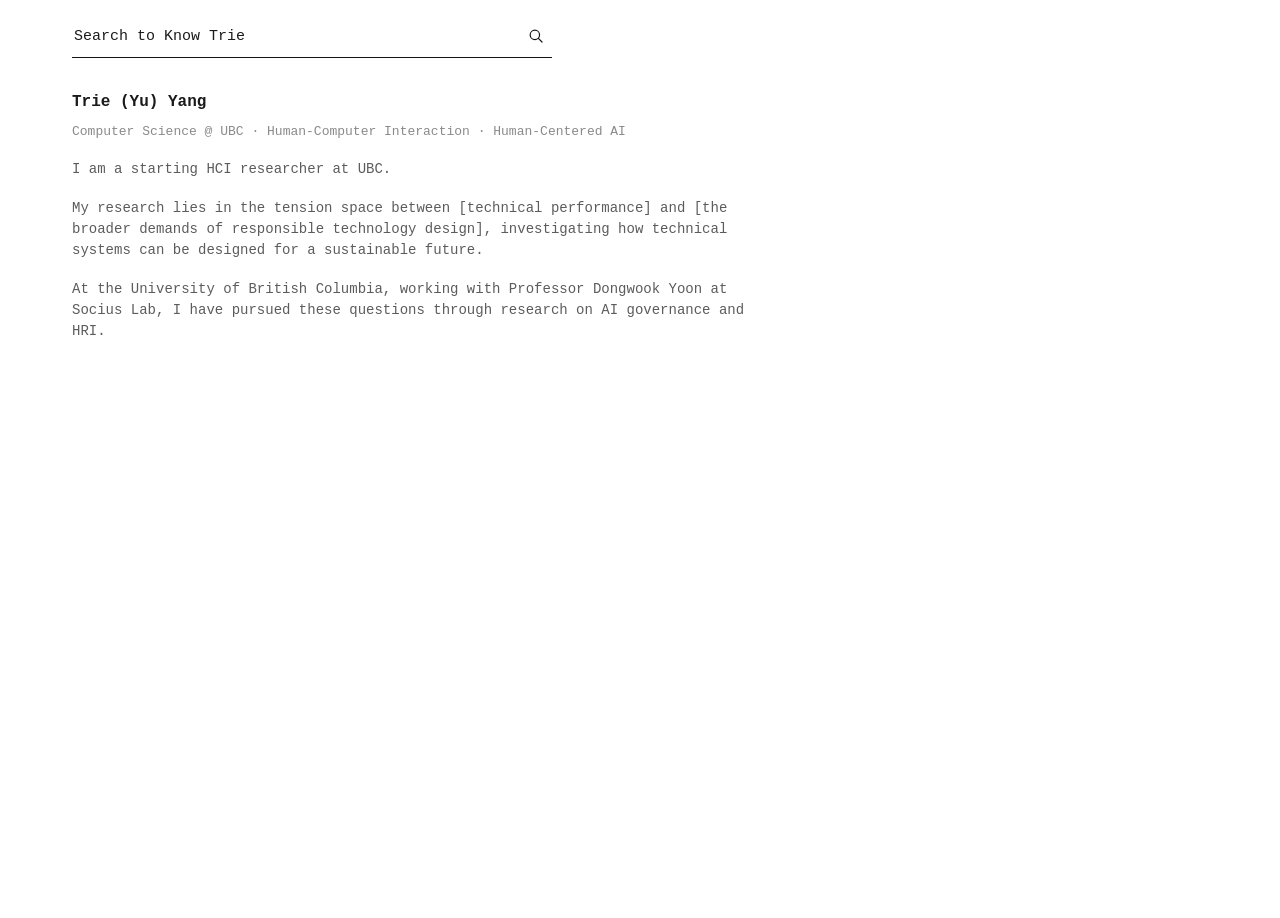
==== about.html @ be12652d "Publish the portfolio pages as the public site." ====
<!DOCTYPE html>
<html lang="en">
<head>
  <meta charset="UTF-8">
  <meta name="viewport" content="width=device-width, initial-scale=1">
  <title>Search to Know Trie — Trie Yang</title>
  <link rel="stylesheet" href="css/site.css?v=19">
</head>
<body class="section">
  <main class="column">
    <header class="search mast">
      <div class="bar">
        <input type="text" placeholder="Search to Know Trie" aria-label="Search for Trie" aria-expanded="false" aria-controls="suggestions" aria-autocomplete="list" autocomplete="off" autocorrect="off" spellcheck="false">
        <button class="icon-btn" type="button" aria-label="Search">
          <svg class="ico" viewBox="0 0 24 24" width="18" height="18" aria-hidden="true">
            <circle cx="10.5" cy="10.5" r="6.25" fill="none" stroke="currentColor" stroke-width="1.6"/>
            <path d="M15.2 15.2 L20 20" fill="none" stroke="currentColor" stroke-width="1.6" stroke-linecap="round"/>
          </svg>
        </button>
      </div>
    </header>
    <div class="prose">
      <p class="lead">Trie (Yu) Yang</p>
      <p class="sub">Computer Science @ UBC · Human-Computer Interaction · Human-Centered AI</p>
      <p>I am a starting HCI researcher at UBC. </p>
      <p>My research lies in the tension space between [technical performance] and [the broader demands of responsible technology design], investigating how technical systems can be designed for a sustainable future. </p>
      <p>At the University of British Columbia, working with Professor Dongwook Yoon at Socius Lab, I have pursued these questions through research on AI governance and HRI.</p>
    </div>
  </main>
  <script src="js/site.js?v=14"></script>
</body>
</html>
---- css/site.css ----
:root {
  --ink: #1a1a1a;
  --muted: #5c5c5c;
  --faint: #8a8a8a;
  --line: #141414;
  --rule: #d4d4d4;
  --paper: #ffffff;
  --ghost: #e4e4e4;
  --ghost-dark: #c8c8c8;
  --shadow: 3px 3px 0 rgba(0, 0, 0, 0.16);
  --font: "Courier New", Courier, monospace;
  --cursor: url("../cursor.svg?v=2") 4 7, auto;
}

* { box-sizing: border-box; }

html, body, a, button, input, label, summary {
  cursor: var(--cursor);
}

html { scroll-behavior: smooth; }

body {
  margin: 0;
  min-height: 100vh;
  background: var(--paper);
  color: var(--ink);
  font-family: var(--font);
  font-size: 16px;
  line-height: 1.45;
  text-rendering: optimizeLegibility;
}

::selection { background: #d5d5d5; color: #111; }

button, input {
  font-family: inherit;
  color: inherit;
  font-size: inherit;
}

button {
  background: none;
  border: 0;
  padding: 0;
}

a { color: inherit; }

.sr {
  position: absolute;
  width: 1px;
  height: 1px;
  padding: 0;
  margin: -1px;
  overflow: hidden;
  clip: rect(0, 0, 0, 0);
  white-space: nowrap;
  border: 0;
}

/* ---------- homepage search ---------- */

.home {
  min-height: 100vh;
  display: flex;
  flex-direction: column;
  align-items: center;
}

.home .search { margin: 28vh auto 0; }

.search {
  position: relative;
  width: min(30rem, calc(100vw - 48px));
}

.bar {
  display: flex;
  align-items: center;
  justify-content: space-between;
  gap: 12px;
  border-bottom: 1px solid var(--line);
  padding: 4px 2px 7px;
}

.search input {
  flex: 1;
  min-width: 0;
  border: 0;
  outline: none;
  background: transparent;
  padding: 0;
  font-size: 15px;
  line-height: 1.4;
  caret-color: #111;
  caret-shape: block;
}

.search input::placeholder {
  color: #1c1c1c;
  opacity: 1;
}

.icon-btn {
  display: grid;
  place-items: center;
  width: 28px;
  height: 28px;
  flex: 0 0 auto;
  color: #141414;
  text-decoration: none;
  border-radius: 2px;
}

.icon-btn:hover,
.icon-btn:focus-visible {
  box-shadow: none;
  background: none;
  border-bottom: 1px solid #141414;
}

.ico { display: block; }

.suggestions {
  position: absolute;
  left: 0;
  right: 0;
  top: calc(100% + 0px);
  z-index: 5;
  margin: 0;
  padding: 6px 0;
  list-style: none;
  background: #fff;
  border: 1px solid #cfcfcf;
}

.suggestions[hidden] { display: none; }

.suggestions a {
  display: flex;
  align-items: center;
  gap: 12px;
  padding: 7px 14px;
  text-decoration: none;
  font-size: 15px;
  line-height: 1.35;
  color: #1a1a1a;
}

.clock { color: #8d8d8d; flex: 0 0 auto; }

.suggestions li.is-active a,
.suggestions a:hover,
.suggestions a:focus-visible {
  background: none;
  box-shadow: none;
  text-decoration: underline;
  text-underline-offset: 3px;
  outline: none;
}

.empty-note {
  padding: 8px 14px;
  color: var(--muted);
  font-size: 15px;
}

/* ---------- section pages ---------- */

.section {
  padding: 0 0 96px;
}

.column {
  box-sizing: content-box;
  width: 74ch;
  max-width: calc(100% - 120px);
  margin: 18px 48px 0 72px;
  padding: 0;
}

.mast {
  width: min(30rem, calc(100vw - 48px));
  max-width: 100%;
  margin-bottom: 34px;
}

.search.mast { z-index: 4; }

.mast-title {
  flex: 1;
  min-width: 0;
  font-size: 15px;
  line-height: 1.4;
}

.entries { display: flex; flex-direction: column; gap: 42px; }

.entry-venue {
  margin: 0;
  font-size: 13px;
  font-weight: 700;
  letter-spacing: 0.01em;
}

.entry-url {
  margin: 2px 0 0;
  font-size: 12px;
  color: var(--faint);
}

.entry-title {
  margin: 8px 0 6px;
  font-size: 16px;
  font-weight: 700;
  line-height: 1.35;
}

.entry-title a {
  color: inherit;
  text-decoration: none;
  box-decoration-break: clone;
}

.entry-summary,
.prose p,
.prose li {
  margin: 0;
  font-size: 14px;
  line-height: 1.5;
  color: var(--muted);
}

.entry-summary { color: #5e5e5e; }

.entry-body p,
.entry-body li {
  margin: 0 0 1em;
  font-size: 14px;
  line-height: 1.5;
  color: var(--ink);
}

.entry-body ul {
  margin: 0;
  padding-left: 1.25em;
}

.entry-body li { margin: 0.4em 0; }

.entry-body li:last-child { margin-bottom: 0; }

.award-org {
  margin: 0;
  font-size: 16px;
  font-weight: 400;
  line-height: 1.45;
}

.award-name {
  margin: 2px 0 0;
  font-size: 16px;
  font-weight: 700;
  line-height: 1.4;
}

.award-note {
  margin: 4px 0 0;
  font-size: 14px;
  font-weight: 400;
  line-height: 1.5;
  color: #1a1a1a;
}

.award-note a {
  color: inherit;
  text-decoration: underline;
  text-underline-offset: 2px;
}

.prose { display: flex; flex-direction: column; gap: 18px; }

.prose .lead {
  margin: 0;
  font-size: 16px;
  font-weight: 700;
  color: var(--ink);
  line-height: 1.35;
}

.prose .sub {
  margin: -10px 0 0;
  font-size: 13px;
  color: var(--faint);
}

.prose ul {
  margin: 0;
  padding-left: 1.2em;
}

a.more,
.prose a {
  color: #333;
  text-decoration: underline;
  text-underline-offset: 2px;
}

a.more:hover,
a.more:focus-visible,
.entry-title a:hover,
.entry-title a:focus-visible,
.prose a:hover,
.prose a:focus-visible,
.step-nav button:hover,
.step-nav button:focus-visible,
.back-link:hover,
.back-link:focus-visible {
  box-shadow: none;
  background: none;
  text-decoration: underline;
  text-underline-offset: 3px;
  outline: none;
}

/* ---------- articles ---------- */

.article { position: relative; background: #fff; }

.article-grid {
  position: relative;
  z-index: 1;
  width: min(1080px, 100%);
  margin: 0;
  padding: 22px 40px 100px 72px;
  display: grid;
  grid-template-columns: minmax(0, 72ch) 168px;
  column-gap: 48px;
  row-gap: 0;
  align-items: start;
}

.article-omnibox {
  grid-column: 1;
  grid-row: 1;
  width: 100%;
  margin: 0 0 40px;
}

.article-head { grid-column: 1; grid-row: 2; }

.article h1.article-title {
  margin: 0;
  font-size: 16px;
  font-weight: 700;
  line-height: 1.35;
  letter-spacing: 0;
  text-transform: none;
}

.article h1 {
  margin: 0;
  font-size: 17px;
  font-weight: 700;
  line-height: 1.35;
  letter-spacing: 0.005em;
  text-transform: uppercase;
}

.rule {
  margin: 8px 0 0;
  border: 0;
  border-top: 1px solid var(--line);
}

.article-meta {
  margin: 6px 0 0;
  font-size: 12px;
  line-height: 1.4;
  color: #222;
}

.article-meta a {
  color: inherit;
  text-decoration: none;
}

.article-meta a:hover,
.article-meta a:focus-visible {
  text-decoration: underline;
  text-underline-offset: 3px;
  box-shadow: none;
  outline: none;
}

.rule-row {
  display: flex;
  align-items: center;
  gap: 18px;
  margin-top: 8px;
}

.rule-row .rule { flex: 1; margin: 0; }

.rule-row .article-meta {
  margin: 0;
  white-space: nowrap;
}

.article-body .rule-row {
  margin: 0 0 1.1em;
}

.article-body {
  grid-column: 1;
  grid-row: 3;
  padding: 64px 0 0;
  font-size: 14px;
  line-height: 1.5;
  color: #161616;
}

.toc {
  grid-column: 2;
  grid-row: 3;
  position: sticky;
  top: 16px;
  align-self: start;
  display: flex;
  flex-direction: column;
  align-items: flex-start;
  gap: 18px;
  padding-top: 64px;
  font-size: 15px;
  z-index: 2;
  background: transparent;
}

.toc a {
  color: #1a1a1a;
  text-decoration: none;
  line-height: 1.35;
}

.toc a:hover,
.toc a:focus-visible {
  box-shadow: none;
  text-decoration: none;
  outline: none;
}

.toc a.is-active,
.toc a.is-active:hover,
.toc a.is-active:focus-visible {
  text-decoration: underline;
  text-underline-offset: 3px;
}

.article-body p { margin: 0 0 1.15em; }

.article-body section + section {
  margin-top: 5.6em;
}

.article-body h2 {
  margin: 0 0 1.15em;
  font-size: 16px;
  font-weight: 700;
  line-height: 1.35;
}

.article-body ul {
  margin: 0 0 1.1em;
  padding-left: 1.15em;
}

.article-body li { margin: 0.28em 0; }

.article-body section[id] { scroll-margin-top: 28px; }

.back-link {
  display: inline-block;
  margin-top: 0.4em;
  font-weight: 700;
  color: #161616;
  text-decoration: underline;
  text-underline-offset: 3px;
}

/* carousel */

.carousel {
  display: grid;
  margin: 8px 0 8px;
}

.panel {
  grid-area: 1 / 1;
  opacity: 0;
  visibility: hidden;
  pointer-events: none;
  transition: opacity 180ms ease, visibility 0s linear 180ms;
}

.panel.is-active {
  opacity: 1;
  visibility: visible;
  pointer-events: auto;
  transition: opacity 180ms ease, visibility 0s;
}

.step-head {
  display: flex;
  justify-content: space-between;
  align-items: baseline;
  gap: 16px;
  margin-bottom: 12px;
  font-size: 16px;
}

.step-count { white-space: nowrap; }

.pair,
.matrix {
  min-height: 160px;
}

.pair {
  display: grid;
  grid-template-columns: 1fr 108px 1fr;
  gap: 14px;
  align-items: stretch;
}

.box {
  border: 1px solid #141414;
  height: 160px;
  padding: 14px 16px 16px;
  background: rgba(255, 255, 255, 0.72);
  overflow: hidden;
}

.box-label { font-size: 16px; }

.ghost {
  height: 11px;
  margin-top: 12px;
  background: var(--ghost);
  width: 76%;
}

.ghost.short { width: 54%; background: #ececec; }

.ghost.tag {
  display: flex;
  align-items: center;
  height: 22px;
  width: 72%;
  padding: 0 8px;
  background: #d0d0d0;
  font-size: 13px;
  color: #222;
}

.compare-mid {
  display: flex;
  flex-direction: column;
  align-items: center;
  justify-content: center;
  gap: 8px;
  text-align: center;
  font-size: 16px;
}

.carousel .caption {
  min-height: 3em;
  margin: 12px 0 0;
}

.step-nav {
  display: flex;
  justify-content: space-between;
  align-items: center;
  margin-top: 8px;
}

.step-nav button {
  font-weight: 700;
  text-decoration: underline;
  text-underline-offset: 3px;
  padding: 2px 4px;
}

.matrix {
  display: grid;
  grid-template-columns: 92px repeat(7, minmax(0, 1fr));
  gap: 6px 8px;
  align-items: center;
  font-size: 12px;
}

.mx-col, .mx-row { text-align: center; line-height: 1.2; }
.mx-row { text-align: left; }

.mx-cell {
  height: 22px;
  background: #e3e3e3;
}

.heat {
  display: grid;
  grid-template-columns: repeat(8, 1fr);
  gap: 4px;
  width: 100%;
  margin-top: 14px;
}

.heat i {
  display: block;
  width: 100%;
  height: 16px;
  background: #ddd;
}

.bars { margin-top: 22px; display: flex; flex-direction: column; gap: 10px; }
.bars span { display: block; height: 11px; background: #e3e3e3; }
.bars span:nth-child(1) { width: 92%; }
.bars span:nth-child(2) { width: 78%; }
.bars span:nth-child(3) { width: 64%; background: #ececec; }

/* robot figures */

.legend {
  display: flex;
  flex-wrap: wrap;
  align-items: center;
  gap: 8px 18px;
  margin: 8px 0 12px;
  font-size: 13px;
  color: #222;
}

.swatch {
  display: inline-block;
  width: 12px;
  height: 12px;
  margin-right: 6px;
  vertical-align: -1px;
  border: 1px solid #141414;
}

.swatch.robot { background: #e08a8a; }
.swatch.threat { background: #1c1c1c; }
.swatch.bystander { background: #fff; }

.enactment {
  margin: 8px 0 22px;
}

.enactment img {
  display: block;
  width: 100%;
  height: auto;
}

.plan {
  margin: 0 0 22px;
  border: 1px solid #141414;
  background: rgba(255, 255, 255, 0.72);
}

.plan svg, .shot svg { display: block; width: 100%; height: auto; }

.shots {
  display: grid;
  grid-template-columns: 1fr 1fr;
  gap: 16px 18px;
  margin: 8px 0 28px;
}

.shot {
  margin: 0;
  border: 1px solid #141414;
  background: rgba(255, 255, 255, 0.72);
}

.shot figcaption {
  padding: 6px 8px 8px;
  font-size: 12px;
  line-height: 1.35;
  color: #222;
}

@media (max-width: 860px) {
  .section { padding: 0 0 72px; }
  .column {
    box-sizing: border-box;
    width: auto;
    max-width: 100%;
    margin: 0;
    padding: 16px 20px 0;
  }
  .article-grid {
    grid-template-columns: 1fr;
    padding: 16px 20px 72px;
  }
  .article-omnibox { grid-row: 1; }
  .article-head { grid-row: 2; }
  .toc {
    grid-column: 1;
    grid-row: 3;
    position: sticky;
    top: 12px;
    flex-direction: row;
    flex-wrap: wrap;
    gap: 12px 18px;
    padding: 12px 0;
    background: #fff;
  }
  .article-body { grid-row: 4; padding-left: 0; }
  .pair { grid-template-columns: 1fr; }
  .compare-mid { min-height: 52px; padding: 6px 0; }
  .box { height: 148px; }
  .shots { grid-template-columns: 1fr; }
  .rule-row { align-items: flex-start; }
  .rule-row .article-meta { white-space: normal; }
}

@media (prefers-reduced-motion: reduce) {
  html { scroll-behavior: auto; }
  .panel { transition: none; }
}
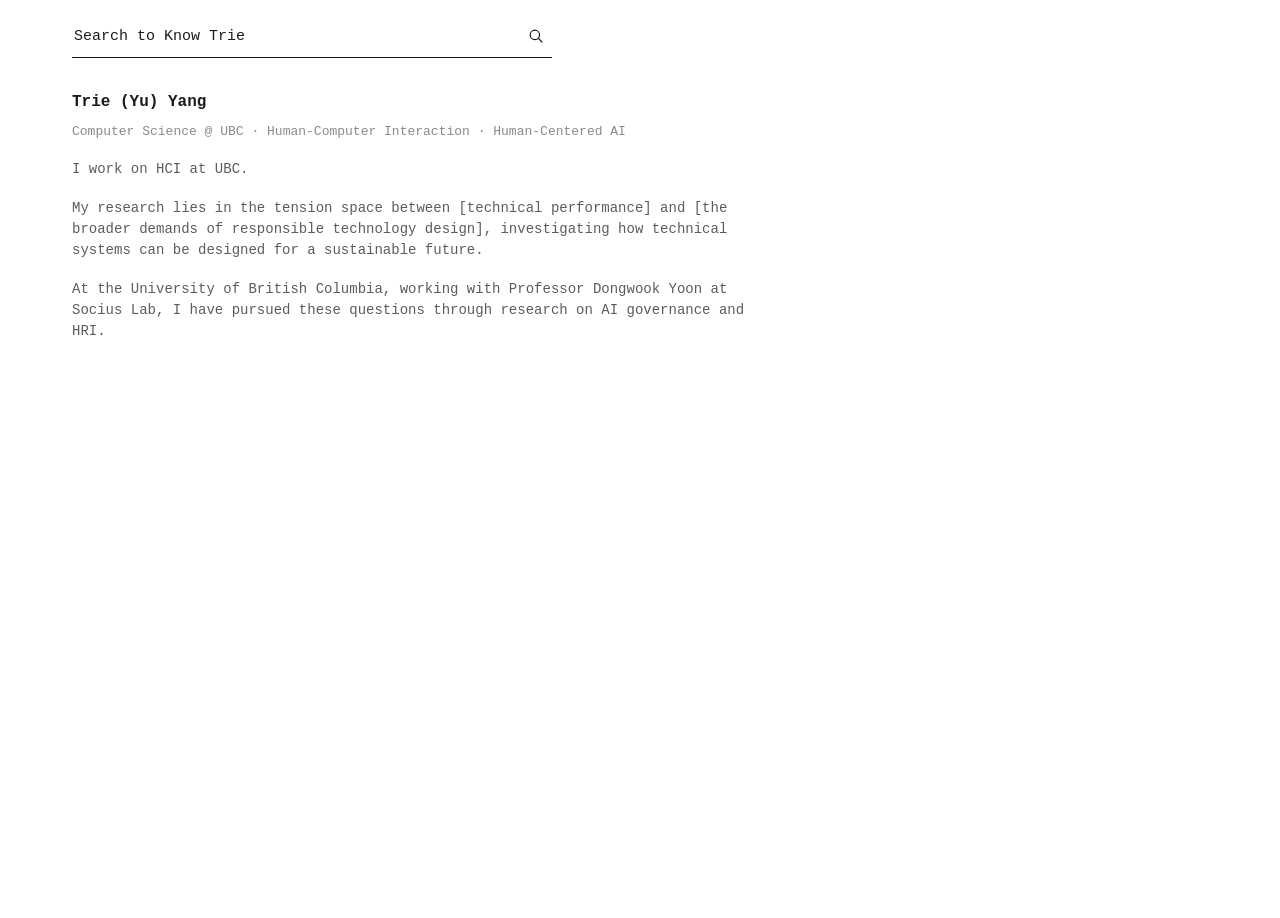
==== commit e70fb431: "Update the opening line and list the Work Learn awards separately." ====
--- a/about.html
+++ b/about.html
@@ -22,7 +22,7 @@
     <div class="prose">
       <p class="lead">Trie (Yu) Yang</p>
       <p class="sub">Computer Science @ UBC · Human-Computer Interaction · Human-Centered AI</p>
-      <p>I am a starting HCI researcher at UBC. </p>
+      <p>I work on HCI at UBC.</p>
       <p>My research lies in the tension space between [technical performance] and [the broader demands of responsible technology design], investigating how technical systems can be designed for a sustainable future. </p>
       <p>At the University of British Columbia, working with Professor Dongwook Yoon at Socius Lab, I have pursued these questions through research on AI governance and HRI.</p>
     </div>
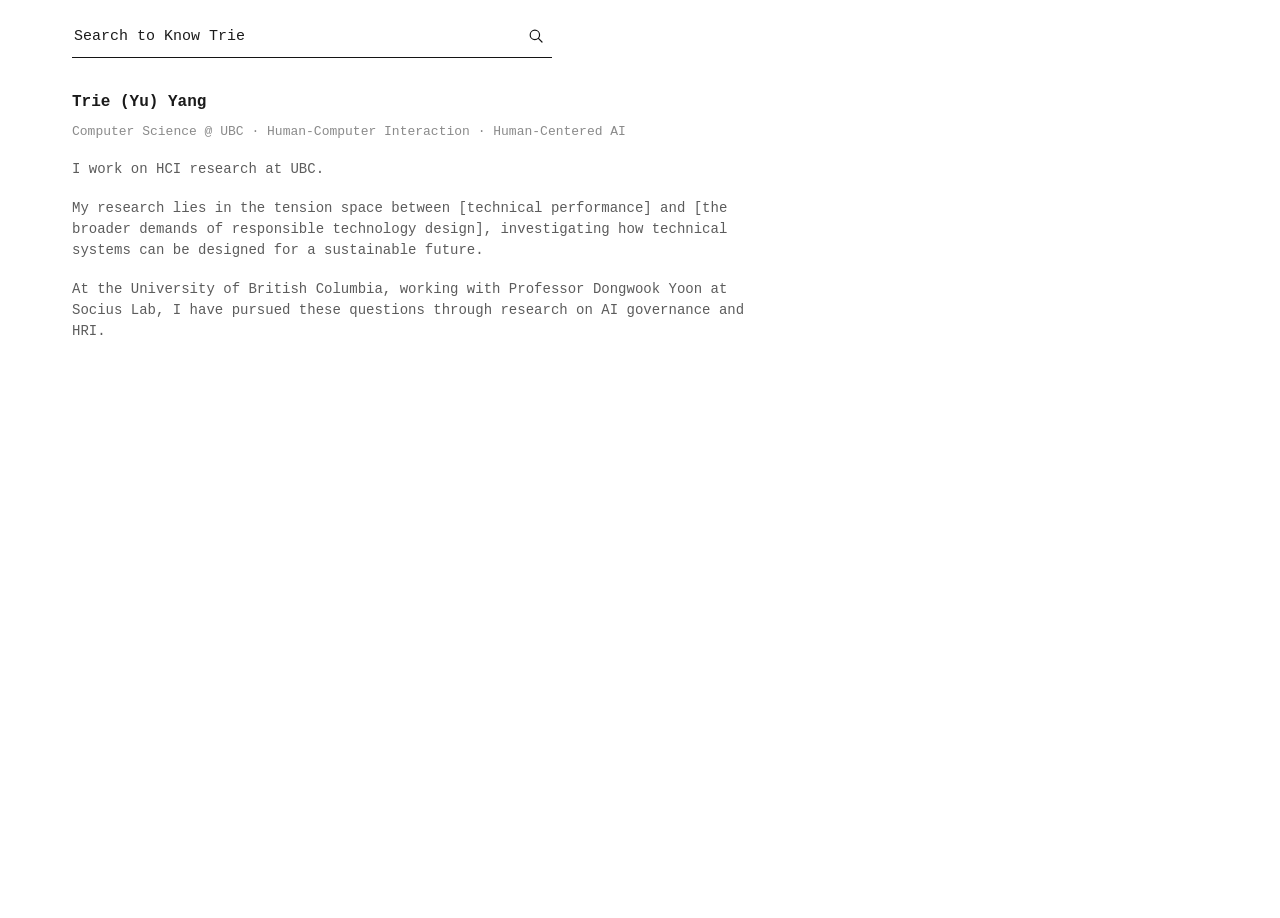
==== commit 96cc296b: "Say the opening line is HCI research at UBC." ====
--- a/about.html
+++ b/about.html
@@ -22,7 +22,7 @@
     <div class="prose">
       <p class="lead">Trie (Yu) Yang</p>
       <p class="sub">Computer Science @ UBC · Human-Computer Interaction · Human-Centered AI</p>
-      <p>I work on HCI at UBC.</p>
+      <p>I work on HCI research at UBC.</p>
       <p>My research lies in the tension space between [technical performance] and [the broader demands of responsible technology design], investigating how technical systems can be designed for a sustainable future. </p>
       <p>At the University of British Columbia, working with Professor Dongwook Yoon at Socius Lab, I have pursued these questions through research on AI governance and HRI.</p>
     </div>
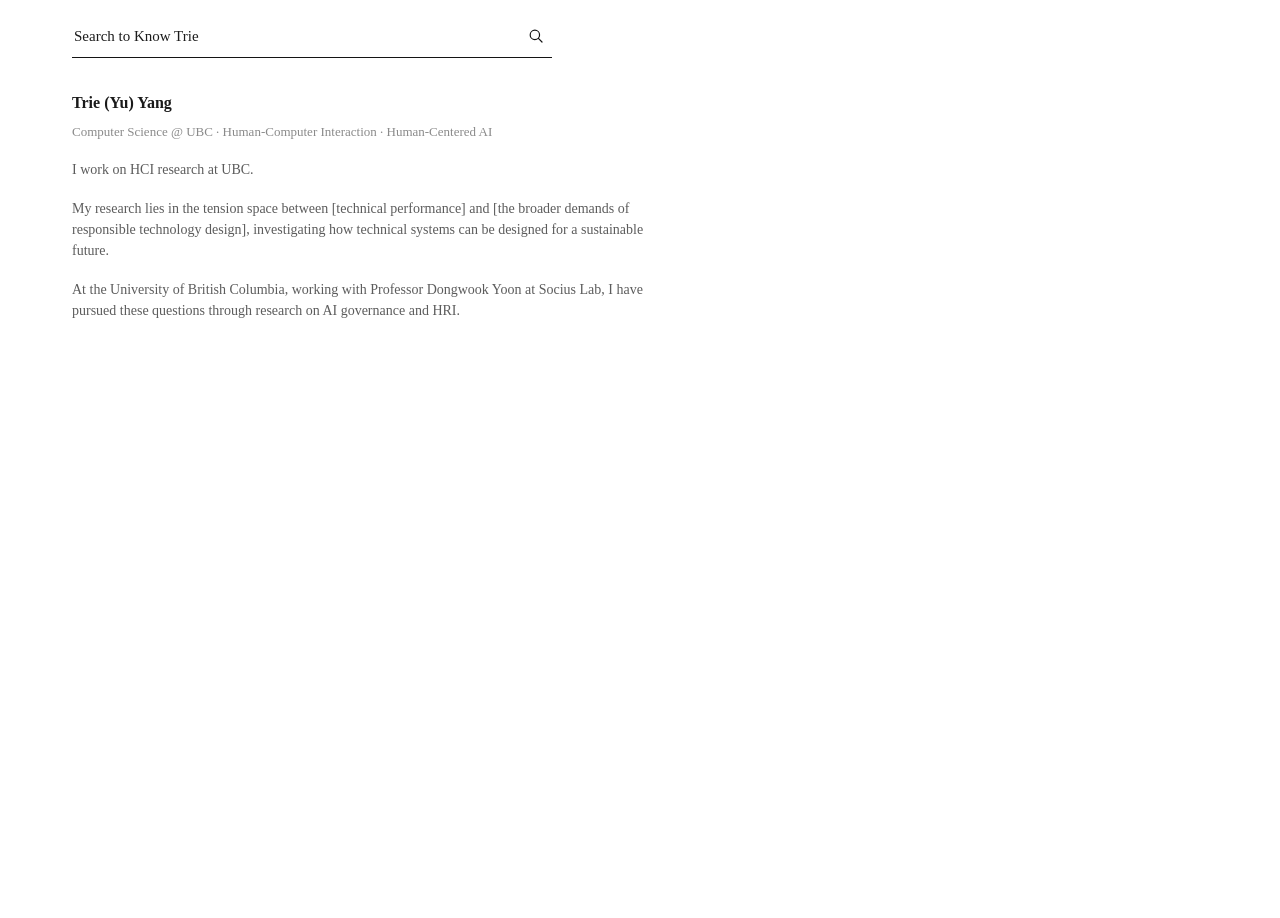
==== commit 7510385b: "Set the site in Times New Roman and stack the basic info under the photo." ====
--- a/about.html
+++ b/about.html
@@ -4,7 +4,7 @@
   <meta charset="UTF-8">
   <meta name="viewport" content="width=device-width, initial-scale=1">
   <title>Search to Know Trie — Trie Yang</title>
-  <link rel="stylesheet" href="css/site.css?v=19">
+  <link rel="stylesheet" href="css/site.css?v=20">
 </head>
 <body class="section">
   <main class="column">
--- a/css/site.css
+++ b/css/site.css
@@ -8,7 +8,7 @@
   --ghost: #e4e4e4;
   --ghost-dark: #c8c8c8;
   --shadow: 3px 3px 0 rgba(0, 0, 0, 0.16);
-  --font: "Courier New", Courier, monospace;
+  --font: "Times New Roman", Times, serif;
   --cursor: url("../cursor.svg?v=2") 4 7, auto;
 }
 
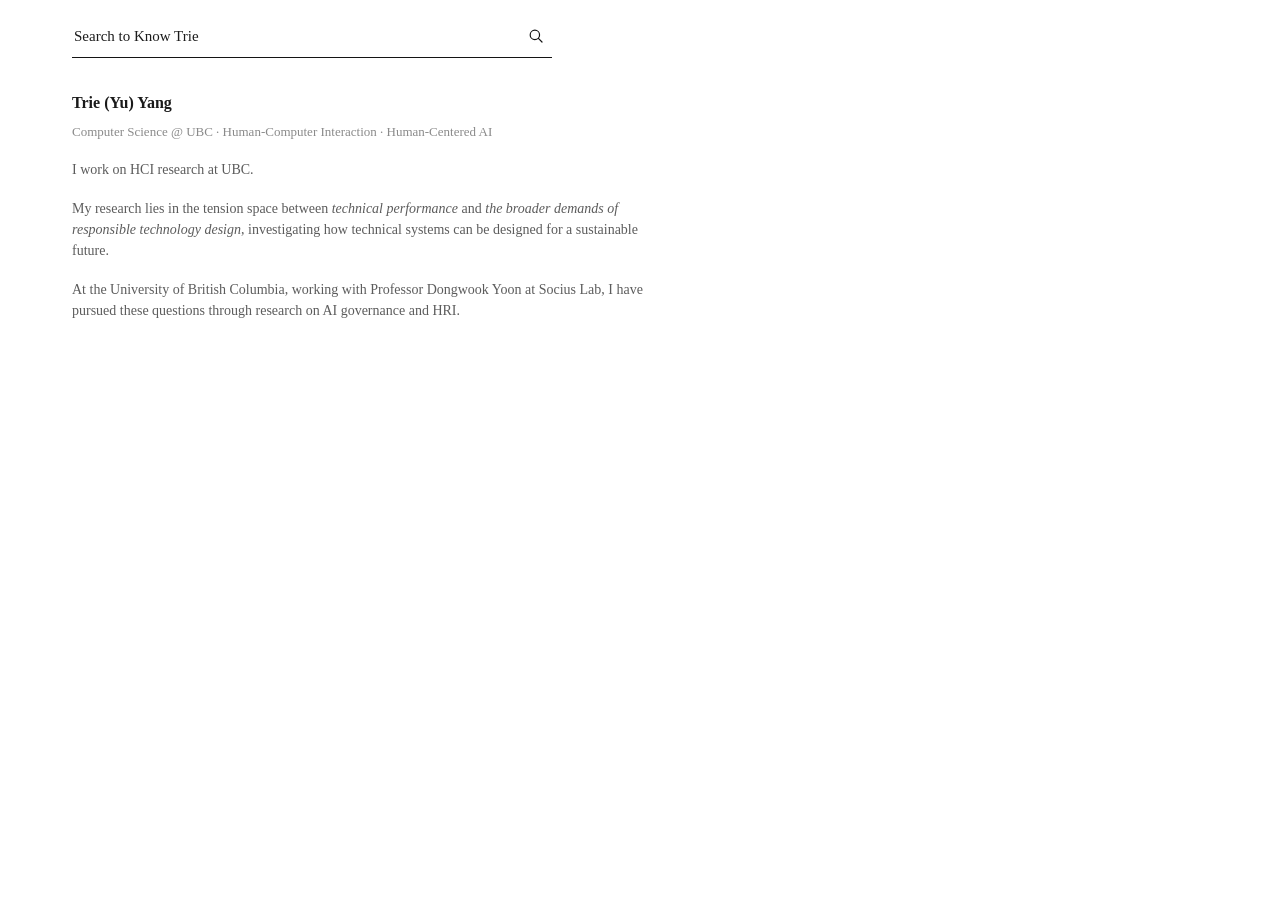
==== commit 437ec919: "Italicize the two research phrases and keep the sidebar upright." ====
--- a/about.html
+++ b/about.html
@@ -23,7 +23,7 @@
       <p class="lead">Trie (Yu) Yang</p>
       <p class="sub">Computer Science @ UBC · Human-Computer Interaction · Human-Centered AI</p>
       <p>I work on HCI research at UBC.</p>
-      <p>My research lies in the tension space between [technical performance] and [the broader demands of responsible technology design], investigating how technical systems can be designed for a sustainable future. </p>
+      <p>My research lies in the tension space between <em>technical performance</em> and <em>the broader demands of responsible technology design</em>, investigating how technical systems can be designed for a sustainable future. </p>
       <p>At the University of British Columbia, working with Professor Dongwook Yoon at Socius Lab, I have pursued these questions through research on AI governance and HRI.</p>
     </div>
   </main>
